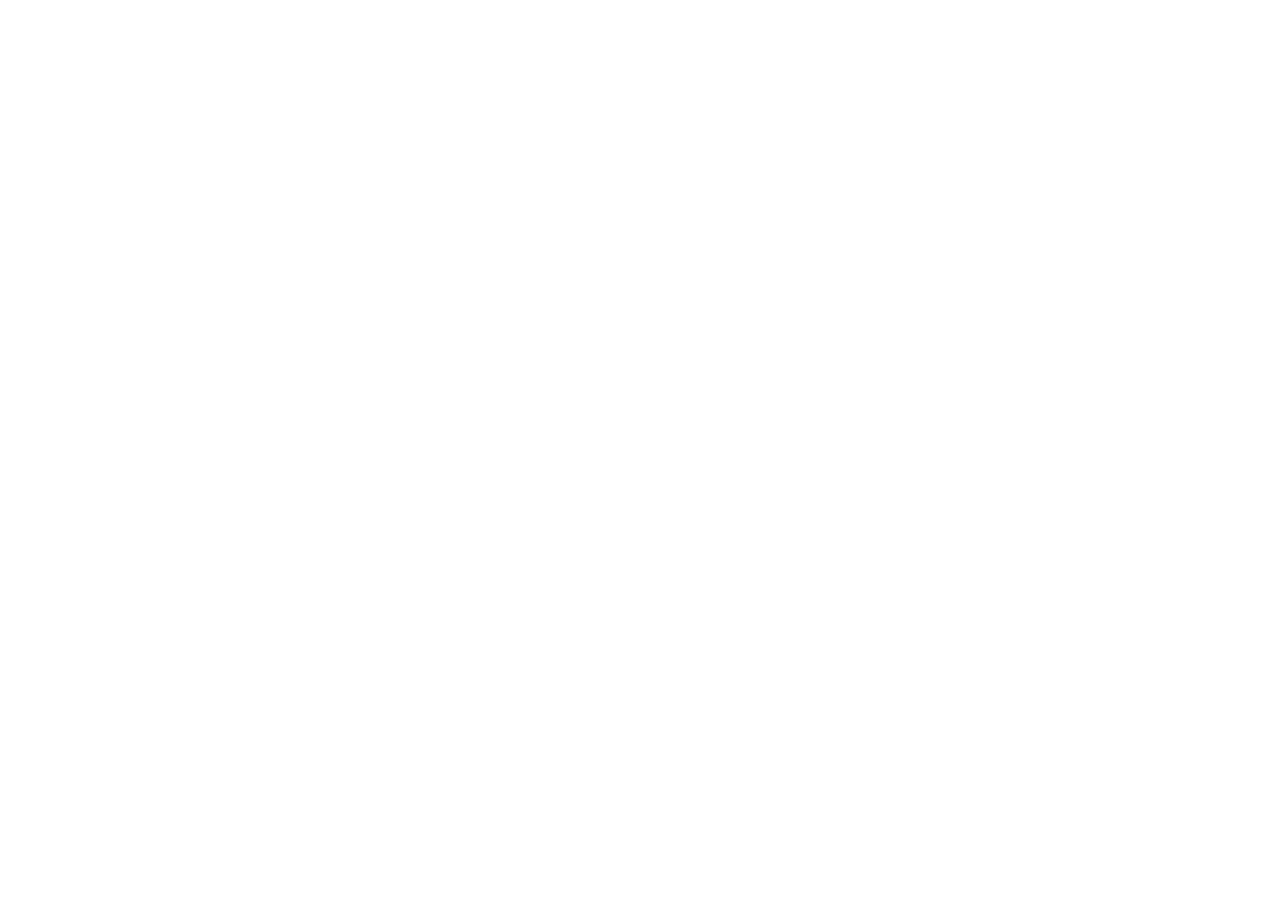
==== clara.html @ cc3a9b5d "clara" ====
<!DOCTYPE html>
<html lang="en">
<head>
    <meta charset="UTF-8">
    <meta name="viewport" content="width=device-width, initial-scale=1.0">
    <title>Document</title>
</head>
<body>
    
</body>
</html>
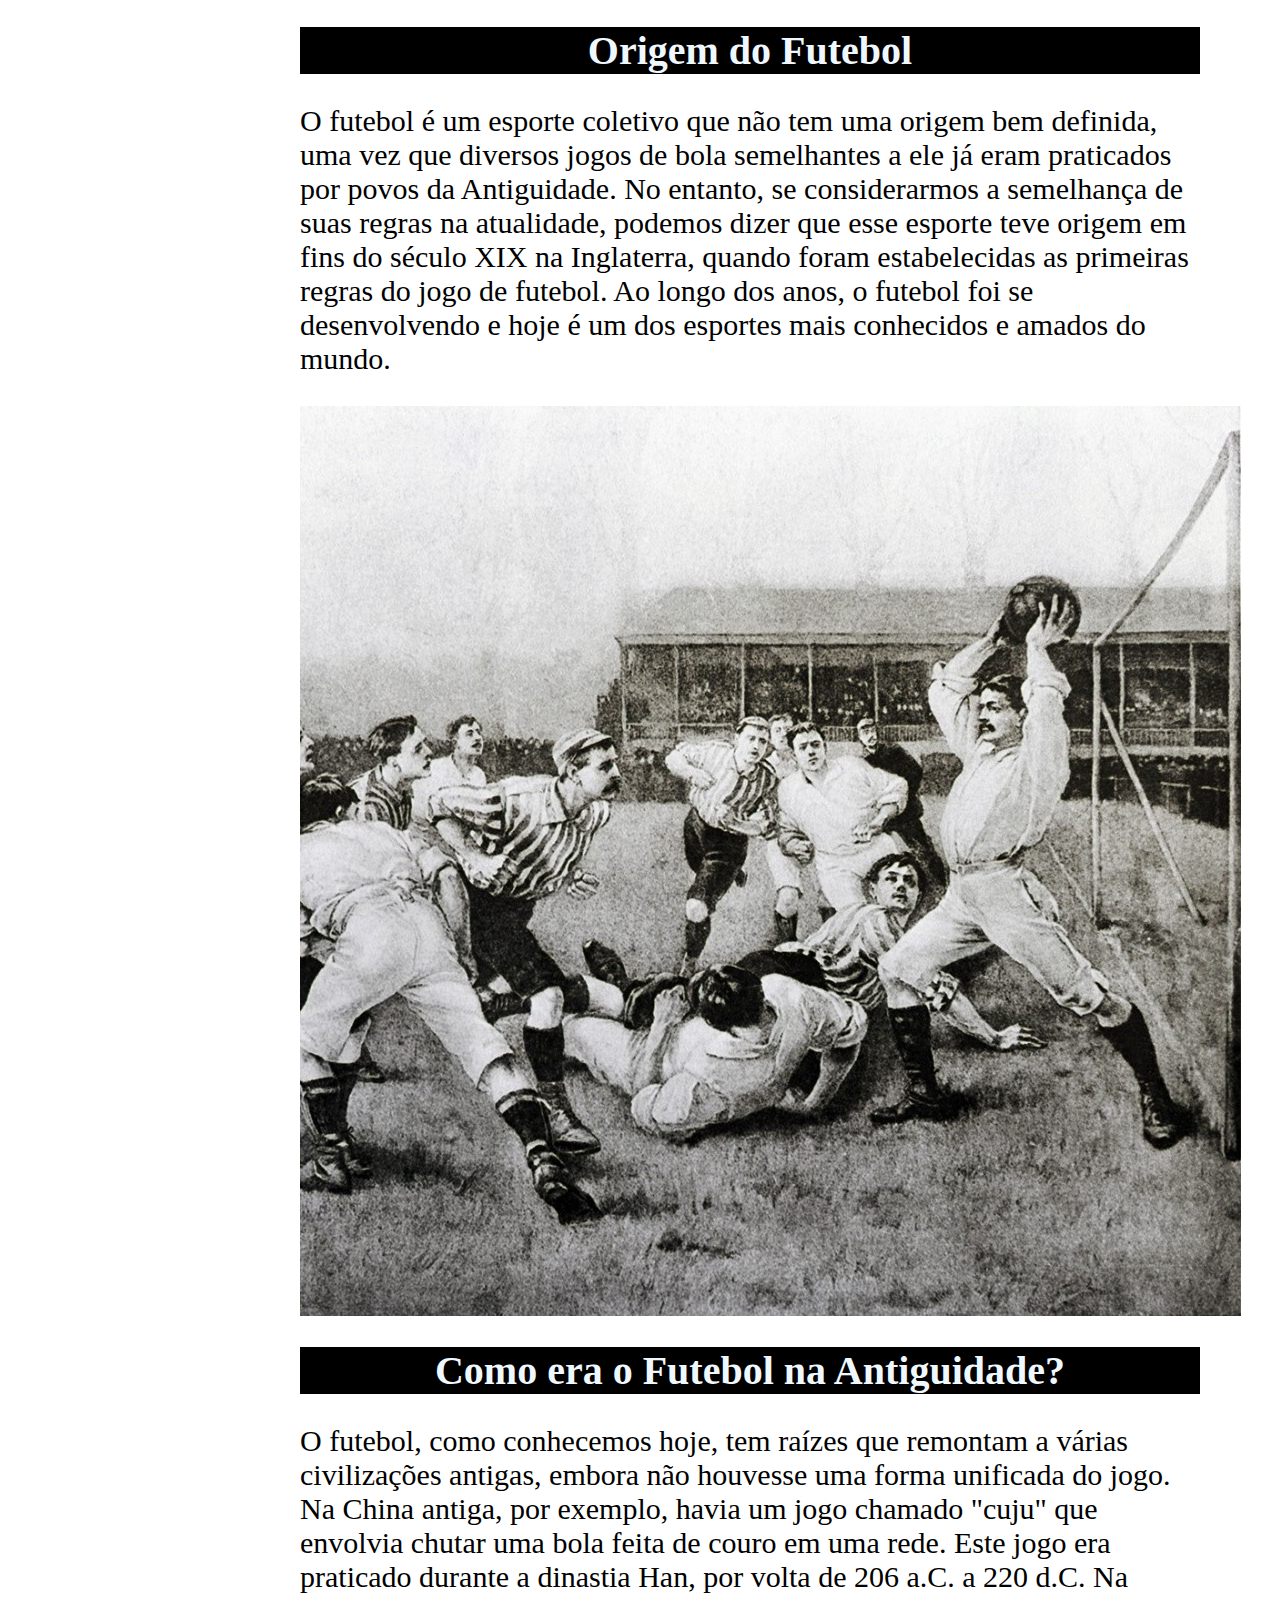
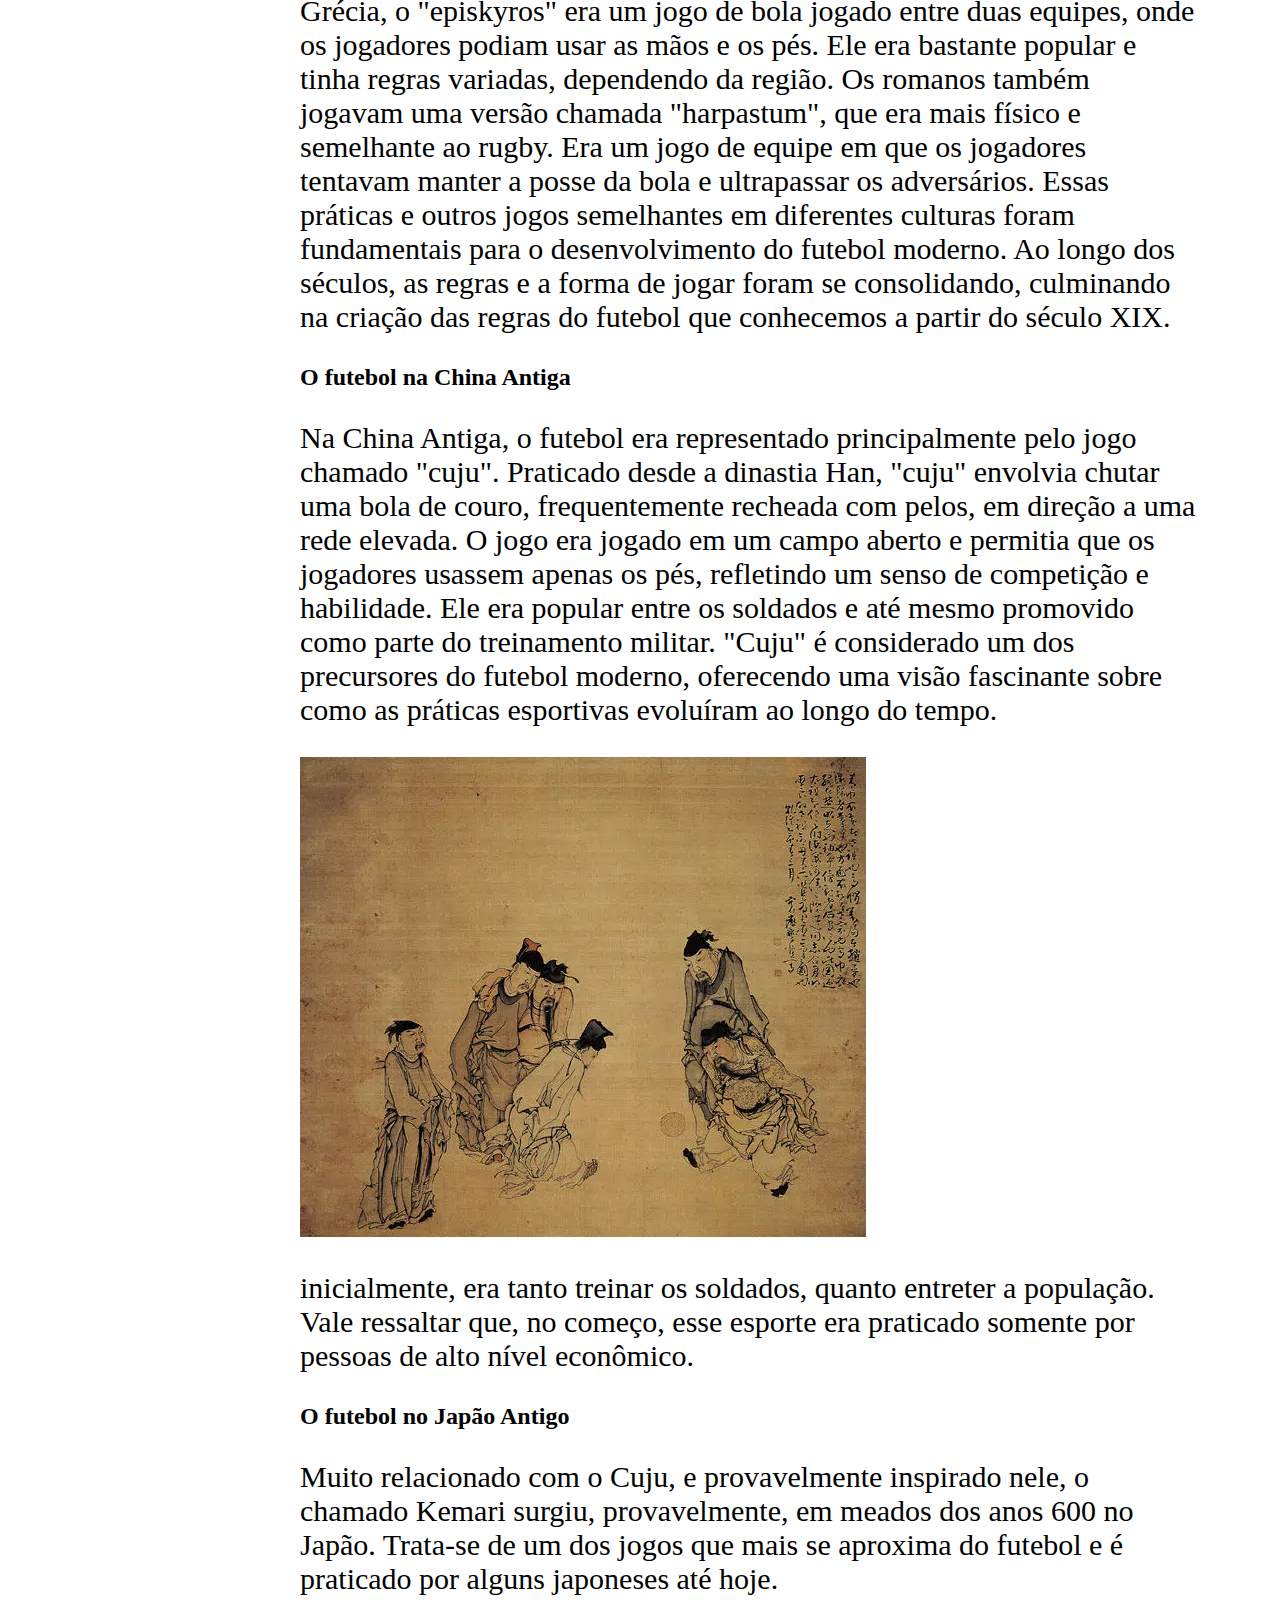
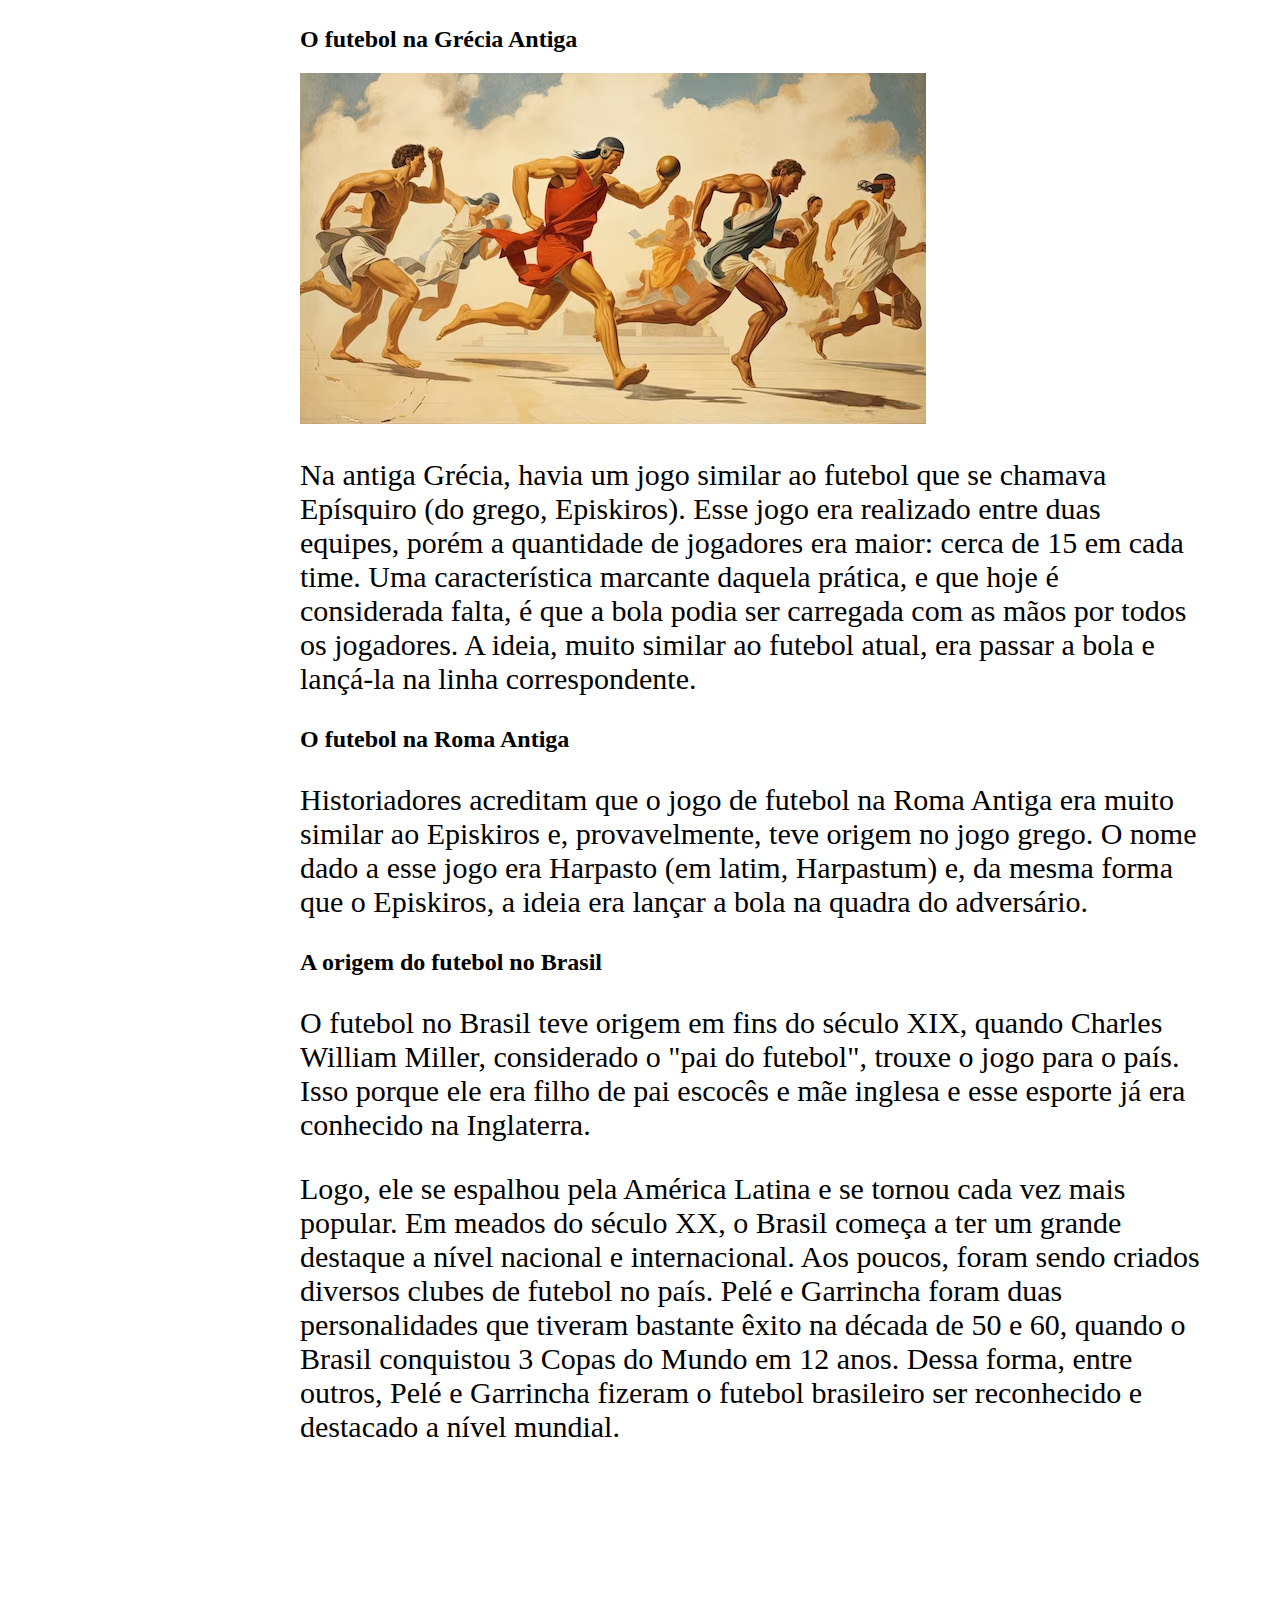
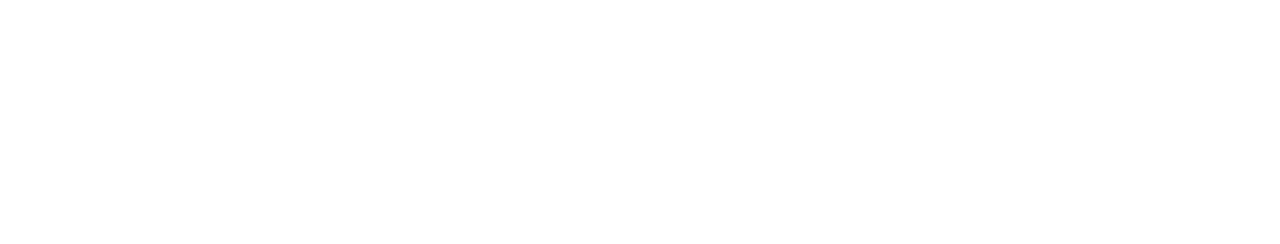
==== commit d545460d: "Add files via upload" ====
--- a/clara.html
+++ b/clara.html
@@ -1,11 +1,88 @@
-<!DOCTYPE html>
-<html lang="en">
-<head>
-    <meta charset="UTF-8">
-    <meta name="viewport" content="width=device-width, initial-scale=1.0">
-    <title>Document</title>
-</head>
-<body>
-    
-</body>
+<!DOCTYPE html>
+<html lang="en">
+<head>
+    <meta charset="UTF-8">
+    <meta name="viewport" content="width=device-width, initial-scale=1.0">
+    <title>Document</title>
+    <link rel="stylesheet" href="style.css">
+</head>
+<body>
+    
+
+
+</div>
+<div class="principal">
+    <h1> Origem do Futebol </h1>
+
+    <div class="principal">
+
+    <p>
+        O futebol é um esporte coletivo que não tem uma origem bem definida, uma vez que diversos jogos de bola semelhantes a ele já eram praticados por povos da Antiguidade.
+    
+No entanto, se considerarmos a semelhança de suas regras na atualidade, podemos dizer que esse esporte teve origem em fins do século XIX na Inglaterra, quando foram estabelecidas as primeiras regras do jogo de futebol.
+
+Ao longo dos anos, o futebol foi se desenvolvendo e hoje é um dos esportes mais conhecidos e amados do mundo.
+    </p>
+
+    <img src="182.jpg" alt="">
+
+
+    <h1> Como era o Futebol na Antiguidade?</h1>
+
+    <p> O futebol, como conhecemos hoje, tem raízes que remontam a várias civilizações antigas, embora não houvesse uma forma unificada do jogo. 
+
+        Na China antiga, por exemplo, havia um jogo chamado "cuju" que envolvia chutar uma bola feita de couro em uma rede. Este jogo era praticado durante a dinastia Han, por volta de 206 a.C. a 220 d.C. 
+        
+        Na Grécia, o "episkyros" era um jogo de bola jogado entre duas equipes, onde os jogadores podiam usar as mãos e os pés. Ele era bastante popular e tinha regras variadas, dependendo da região.
+        
+        Os romanos também jogavam uma versão chamada "harpastum", que era mais físico e semelhante ao rugby. Era um jogo de equipe em que os jogadores tentavam manter a posse da bola e ultrapassar os adversários.
+        
+        Essas práticas e outros jogos semelhantes em diferentes culturas foram fundamentais para o desenvolvimento do futebol moderno. Ao longo dos séculos, as regras e a forma de jogar foram se consolidando, culminando na criação das regras do futebol que conhecemos a partir do século XIX.
+
+    </p>
+
+    <h2> 
+        O futebol na China Antiga
+
+    </h2>
+    <p>
+
+        Na China Antiga, o futebol era representado principalmente pelo jogo chamado "cuju". Praticado desde a dinastia Han, "cuju" envolvia chutar uma bola de couro, frequentemente recheada com pelos, em direção a uma rede elevada. O jogo era jogado em um campo aberto e permitia que os jogadores usassem apenas os pés, refletindo um senso de competição e habilidade. Ele era popular entre os soldados e até mesmo promovido como parte do treinamento militar. "Cuju" é considerado um dos precursores do futebol moderno, oferecendo uma visão fascinante sobre como as práticas esportivas evoluíram ao longo do tempo. 
+    </p>
+    <img src="Cuju_by_Huang_Shen.jpg.webp" alt="">
+
+<P>
+    inicialmente, era tanto treinar os soldados, quanto entreter a população. Vale ressaltar que, no começo, esse esporte era praticado somente por pessoas de alto nível econômico.
+</P>
+
+<H2>O futebol no Japão Antigo</h2>
+
+<p>Muito relacionado com o Cuju, e provavelmente inspirado nele, o chamado Kemari surgiu, provavelmente, em meados dos anos 600 no Japão. Trata-se de um dos jogos que mais se aproxima do futebol e é praticado por alguns japoneses até hoje.
+</p>
+
+
+<h2>O futebol na Grécia Antiga </h2>
+<img src="atletas-da-grecia-antiga-competindo-nas-olimpiadas_879736-2828.avif" alt="">
+
+
+<p>Na antiga Grécia, havia um jogo similar ao futebol que se chamava Epísquiro (do grego, Episkiros).
+
+Esse jogo era realizado entre duas equipes, porém a quantidade de jogadores era maior: cerca de 15 em cada time. Uma característica marcante daquela prática, e que hoje é considerada falta, é que a bola podia ser carregada com as mãos por todos os jogadores. A ideia, muito similar ao futebol atual, era passar a bola e lançá-la na linha correspondente.
+</p>
+
+<h2>O futebol na Roma Antiga</h2>
+<p>Historiadores acreditam que o jogo de futebol na Roma Antiga era muito similar ao Episkiros e, provavelmente, teve origem no jogo grego. O nome dado a esse jogo era Harpasto (em latim, Harpastum) e, da mesma forma que o Episkiros, a ideia era lançar a bola na quadra do adversário.
+    </p>
+    <h2>A origem do futebol no Brasil</h2>
+    <P>O futebol no Brasil teve origem em fins do século XIX, quando Charles William Miller, considerado o "pai do futebol", trouxe o jogo para o país. Isso porque ele era filho de pai escocês e mãe inglesa e esse esporte já era conhecido na Inglaterra.
+</p>
+
+<p>Logo, ele se espalhou pela América Latina e se tornou cada vez mais popular. Em meados do século XX, o Brasil começa a ter um grande destaque a nível nacional e internacional. Aos poucos, foram sendo criados diversos clubes de futebol no país.
+
+Pelé e Garrincha foram duas personalidades que tiveram bastante êxito na década de 50 e 60, quando o Brasil conquistou 3 Copas do Mundo em 12 anos. Dessa forma, entre outros, Pelé e Garrincha fizeram o futebol brasileiro ser reconhecido e destacado a nível mundial.
+</p>
+</div>
+
+
+</body>
 </html>--- a/style.css
+++ b/style.css
@@ -0,0 +1,24 @@
+body{
+
+    background-color: rgb(255, 255, 255);
+    margin:10px 300px 400px;
+    
+}
+.projeto01{
+      
+}
+h1{
+    font-size: 40px;
+    background-color: black;
+  color: aliceblue;
+  text-align: center;
+}
+
+p{
+    font-size: 30px;
+}
+
+.principal{
+    width: 900px;
+    margin: auto;
+}